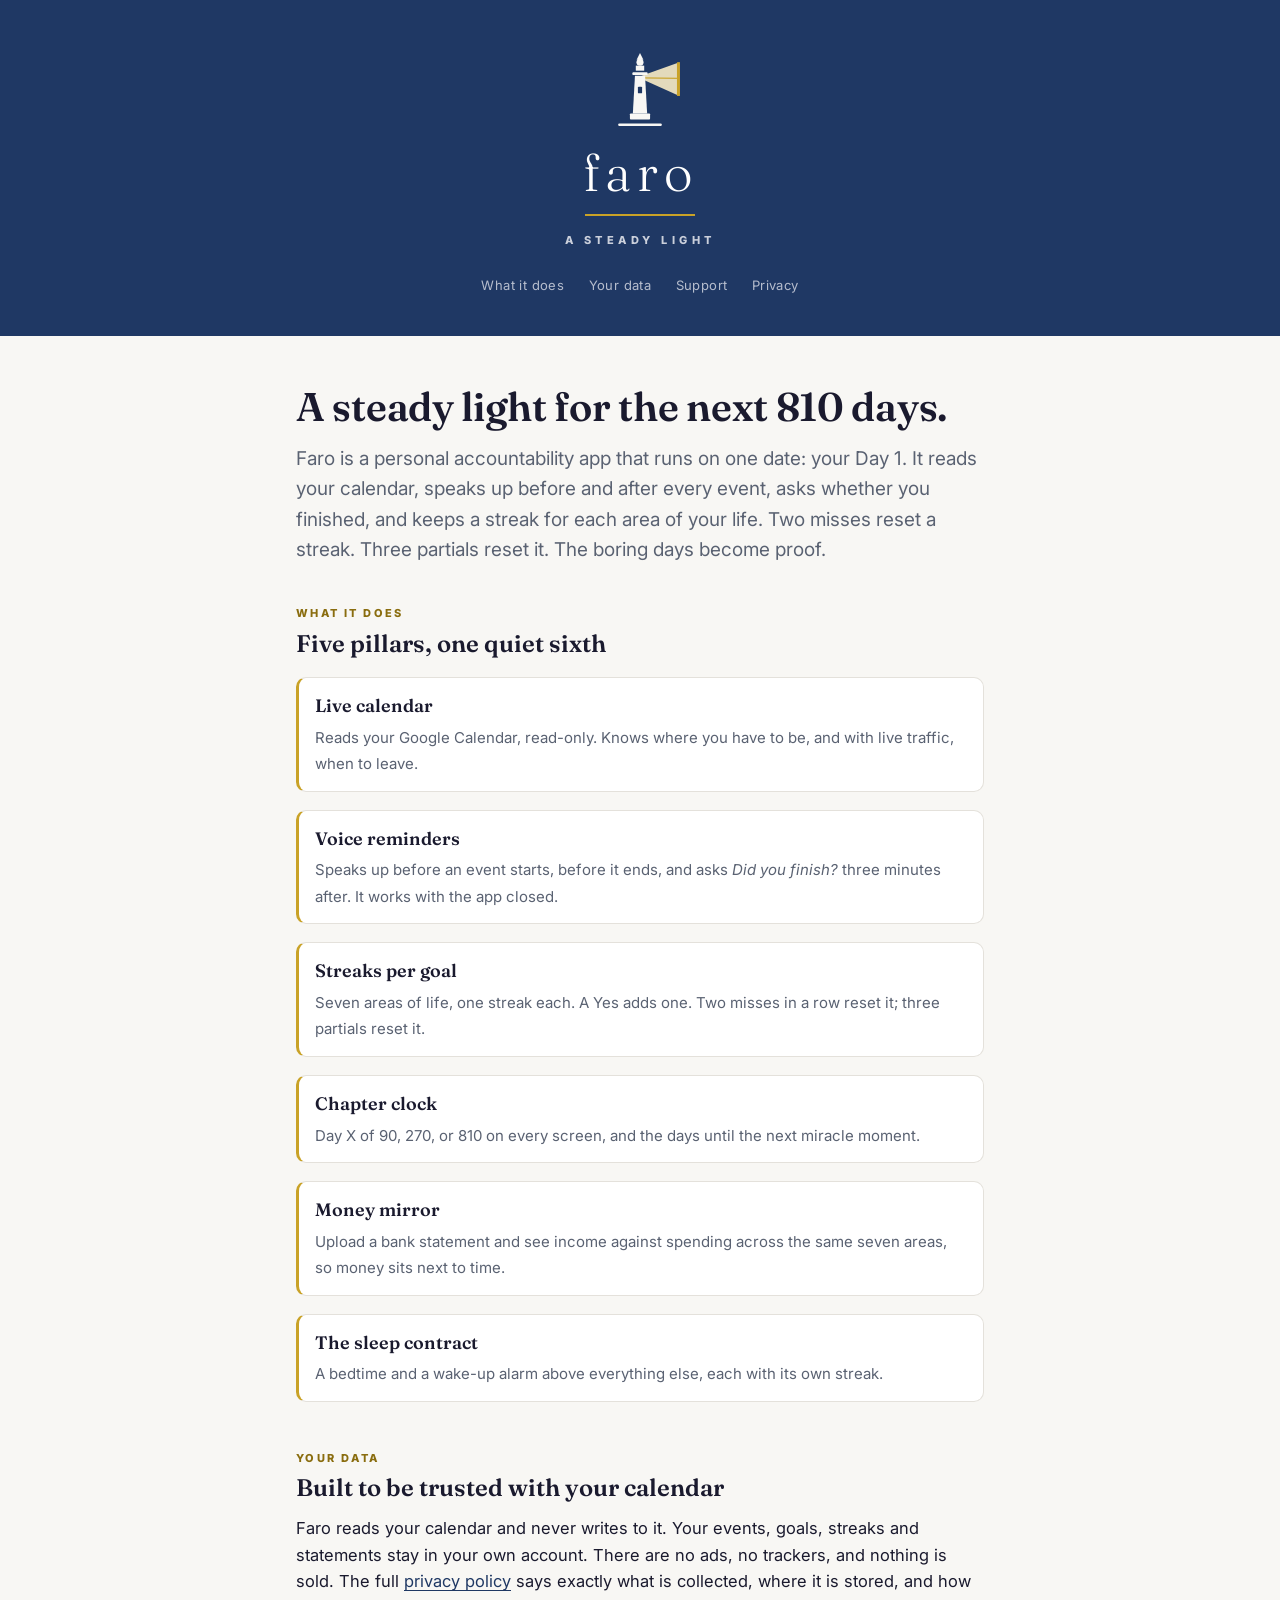
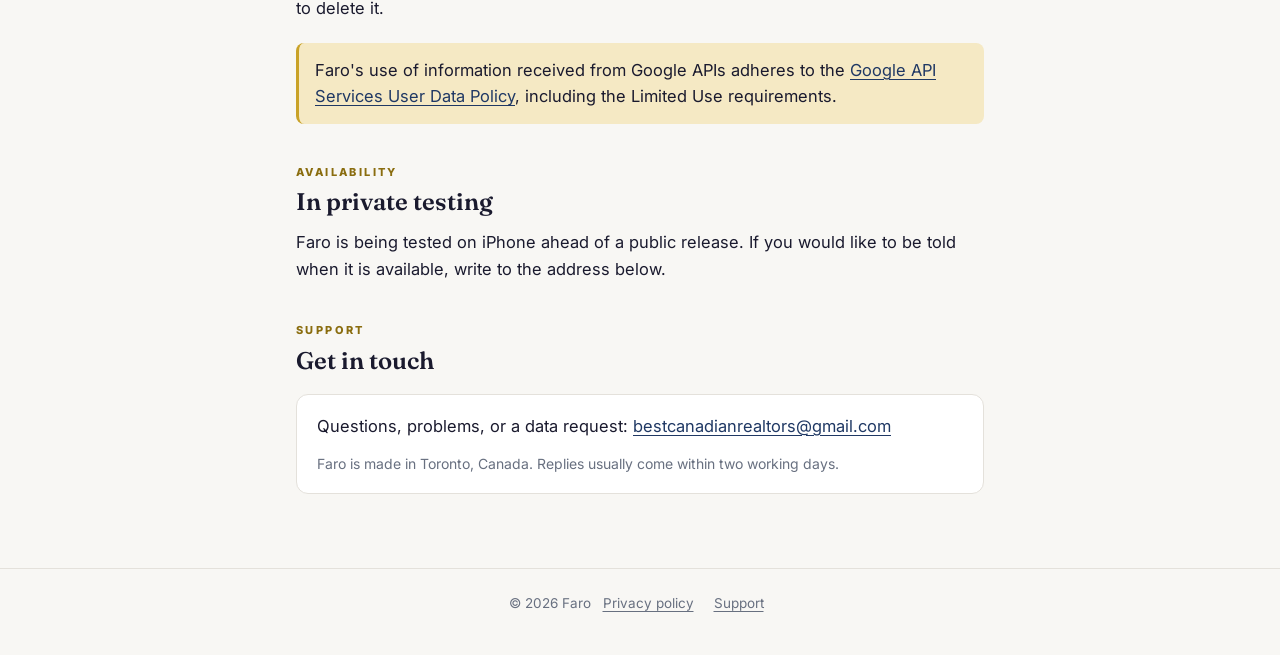
==== index.html @ 45eed8f3 "stayfaro.app: home page and privacy policy Co-Authored-By: Claude Fable 5.1 <noreply@anthropic.com>" ====
<!DOCTYPE html>
<html lang="en">
<head>
  <meta charset="utf-8">
  <meta name="viewport" content="width=device-width, initial-scale=1">
  <title>Faro — A steady light</title>
  <meta name="description" content="Faro is a personal accountability app that runs on one date: your Day 1. It reads your calendar, speaks up before and after every event, asks whether you finished, and keeps a streak per goal.">
  <meta property="og:title" content="Faro — A steady light">
  <meta property="og:description" content="A personal accountability app for the next 810 days. Calendar, voice reminders, streaks, a chapter clock, and a money mirror.">
  <meta property="og:url" content="https://stayfaro.app/">
  <meta name="theme-color" content="#1F3864">
  <link rel="icon" href="data:image/svg+xml,%3Csvg xmlns='http://www.w3.org/2000/svg' viewBox='0 0 100 100'%3E%3Crect width='100' height='100' rx='22' fill='%231F3864'/%3E%3Cpolygon points='52,33 97,17 97,57 52,37' fill='%23F5E9C4' opacity='.92'/%3E%3Crect x='94' y='17' width='3.5' height='40' fill='%23C9A227'/%3E%3Cpath d='M46 14 L50 6 L54 14 Z' fill='%23F8F7F4'/%3E%3Ccircle cx='50' cy='17' r='4.2' fill='%23F8F7F4'/%3E%3Crect x='45' y='21' width='10' height='6' fill='%23F8F7F4'/%3E%3Crect x='41' y='29' width='18' height='3.2' rx='1' fill='%23F8F7F4'/%3E%3Cpolygon points='44,33 56,33 58.5,78 41.5,78' fill='%23F8F7F4'/%3E%3Crect x='38' y='78' width='24' height='7' rx='1' fill='%23F8F7F4'/%3E%3Crect x='24' y='90' width='52' height='3' rx='1.5' fill='%23F8F7F4'/%3E%3C/svg%3E">
  <link rel="preconnect" href="https://fonts.googleapis.com">
  <link rel="preconnect" href="https://fonts.gstatic.com" crossorigin>
  <link href="https://fonts.googleapis.com/css2?family=Fraunces:wght@300;400;600;700&family=Inter:wght@400;500;600;800&display=swap" rel="stylesheet">
  <link rel="stylesheet" href="site.css">
</head>
<body>

<header class="mast">
  <svg viewBox="0 0 100 100" role="img" aria-label="The Faro lighthouse">
    <polygon points="52,33 97,17 97,57 52,37" fill="#F5E9C4" opacity=".92"/>
    <rect x="94" y="17" width="3.5" height="40" fill="#C9A227"/>
    <polygon points="52,34.8 97,35.4 97,37 52,36.2" fill="#C9A227" opacity=".9"/>
    <path d="M46 14 L50 6 L54 14 Z" fill="#F8F7F4"/>
    <circle cx="50" cy="17" r="4.2" fill="#F8F7F4"/>
    <rect x="45" y="21" width="10" height="6" fill="#F8F7F4"/>
    <rect x="41" y="29" width="18" height="3.2" rx="1" fill="#F8F7F4"/>
    <polygon points="44,33 56,33 58.5,78 41.5,78" fill="#F8F7F4"/>
    <rect x="47.5" y="46" width="5" height="8" rx="1" fill="#1F3864"/>
    <rect x="38" y="78" width="24" height="7" rx="1" fill="#F8F7F4"/>
    <rect x="24" y="90" width="52" height="3" rx="1.5" fill="#F8F7F4"/>
  </svg>
  <p class="word">faro</p>
  <div class="rule"></div>
  <p class="tag">A STEADY LIGHT</p>
  <nav>
    <a href="#what">What it does</a>
    <a href="#trust">Your data</a>
    <a href="#support">Support</a>
    <a href="privacy.html">Privacy</a>
  </nav>
</header>

<main>
  <h1>A steady light for the next 810 days.</h1>
  <p class="lede">
    Faro is a personal accountability app that runs on one date: your Day&nbsp;1.
    It reads your calendar, speaks up before and after every event, asks whether you
    finished, and keeps a streak for each area of your life. Two misses reset a streak.
    Three partials reset it. The boring days become proof.
  </p>

  <p class="eyebrow" id="what">What it does</p>
  <h2>Five pillars, one quiet sixth</h2>
  <ul class="pillars">
    <li>
      <b>Live calendar</b>
      <span>Reads your Google Calendar, read-only. Knows where you have to be, and with live traffic, when to leave.</span>
    </li>
    <li>
      <b>Voice reminders</b>
      <span>Speaks up before an event starts, before it ends, and asks <em>Did you finish?</em> three minutes after. It works with the app closed.</span>
    </li>
    <li>
      <b>Streaks per goal</b>
      <span>Seven areas of life, one streak each. A Yes adds one. Two misses in a row reset it; three partials reset it.</span>
    </li>
    <li>
      <b>Chapter clock</b>
      <span>Day X of 90, 270, or 810 on every screen, and the days until the next miracle moment.</span>
    </li>
    <li>
      <b>Money mirror</b>
      <span>Upload a bank statement and see income against spending across the same seven areas, so money sits next to time.</span>
    </li>
    <li>
      <b>The sleep contract</b>
      <span>A bedtime and a wake-up alarm above everything else, each with its own streak.</span>
    </li>
  </ul>

  <p class="eyebrow" id="trust">Your data</p>
  <h2>Built to be trusted with your calendar</h2>
  <p>
    Faro reads your calendar and never writes to it. Your events, goals, streaks and
    statements stay in your own account. There are no ads, no trackers, and nothing is
    sold. The full <a href="privacy.html">privacy policy</a> says exactly what is
    collected, where it is stored, and how to delete it.
  </p>
  <div class="callout">
    <p>Faro's use of information received from Google APIs adheres to the
    <a href="https://developers.google.com/terms/api-services-user-data-policy">Google API Services User Data Policy</a>,
    including the Limited Use requirements.</p>
  </div>

  <p class="eyebrow">Availability</p>
  <h2>In private testing</h2>
  <p>
    Faro is being tested on iPhone ahead of a public release. If you would like to be
    told when it is available, write to the address below.
  </p>

  <p class="eyebrow" id="support">Support</p>
  <h2>Get in touch</h2>
  <div class="card">
    <p>Questions, problems, or a data request:
      <a href="mailto:bestcanadianrealtors@gmail.com">bestcanadianrealtors@gmail.com</a></p>
    <p class="meta" style="margin:0">Faro is made in Toronto, Canada. Replies usually come within two working days.</p>
  </div>
</main>

<footer>
  © 2026 Faro
  <a href="privacy.html">Privacy policy</a>
  <a href="#support">Support</a>
</footer>

</body>
</html>
---- site.css ----
/* Faro — stayfaro.app. Cardinal Light: navy tower, gold beam. Matches the app's palette. */
:root {
  --navy: #1F3864;
  --navy-deep: #16294A;
  --gold: #C9A227;
  --gold-pale: #F5E9C4;
  --gold-text: #8A6D0F;
  --bg: #F8F7F4;
  --card: #FFFFFF;
  --border: #E4E1DB;
  --text: #1A1A2E;
  --text-2: #5A6272;
  --muted: #687080;
  --ink: #1F3864;
  --on-navy: #E8EAF0;
}
@media (prefers-color-scheme: dark) {
  :root {
    --gold-pale: #2C2614;
    --gold-text: #E8C158;
    --bg: #0E1016;
    --card: #181B23;
    --border: #2E3440;
    --text: #ECEEF3;
    --text-2: #AEB4C2;
    --muted: #8A91A0;
    --ink: #AFC3EE;
  }
}

* { box-sizing: border-box; }
html { -webkit-text-size-adjust: 100%; }
body {
  margin: 0;
  background: var(--bg);
  color: var(--text);
  font-family: Inter, system-ui, -apple-system, "Segoe UI", Roboto, sans-serif;
  font-size: 16.5px;
  line-height: 1.6;
}
a { color: var(--ink); text-decoration-thickness: 1px; text-underline-offset: 3px; }
a:hover { color: var(--gold-text); }

/* ── Masthead: the mark, the wordmark, the tagline ── */
.mast {
  background: var(--navy);
  color: var(--on-navy);
  padding: 48px 16px 40px;
  text-align: center;
}
.mast svg { width: 84px; height: 84px; display: block; margin: 0 auto; }
.mast .word {
  font-family: Fraunces, Georgia, serif;
  font-weight: 300;
  font-size: 52px;
  letter-spacing: 6px;
  margin: 14px 0 0;
  color: #fff;
  line-height: 1;
}
.mast .rule { width: 110px; height: 1.5px; background: var(--gold); margin: 16px auto; }
.mast .tag {
  font-weight: 800;
  font-size: 11px;
  letter-spacing: 4.5px;
  opacity: .85;
  margin: 0;
}
.mast nav { margin-top: 26px; font-size: 13px; letter-spacing: .4px; }
.mast nav a { color: rgba(232,234,240,.75); text-decoration: none; margin: 0 10px; }
.mast nav a:hover { color: var(--gold); }

/* ── Content ── */
main { max-width: 720px; margin: 0 auto; padding: 8px 16px 56px; }
h1 {
  font-family: Fraunces, Georgia, serif;
  font-weight: 600;
  font-size: clamp(30px, 6vw, 40px);
  line-height: 1.15;
  letter-spacing: -.3px;
  margin: 40px 0 14px;
}
h2 {
  font-family: Fraunces, Georgia, serif;
  font-weight: 600;
  font-size: 24px;
  line-height: 1.25;
  margin: 44px 0 12px;
}
h3 { font-size: 16px; font-weight: 600; margin: 22px 0 6px; }
p { margin: 0 0 14px; }
.lede { font-size: 19px; color: var(--text-2); }
.eyebrow {
  font-size: 11px; font-weight: 800; letter-spacing: 2.4px; text-transform: uppercase;
  color: var(--gold-text); margin: 40px 0 6px;
}
.eyebrow + h2 { margin-top: 0; }
ul { padding-left: 20px; }
li { margin-bottom: 8px; }

/* Pillars */
.pillars { list-style: none; padding: 0; margin: 18px 0 0; display: grid; gap: 10px; }
.pillars li {
  background: var(--card);
  border: 1px solid var(--border);
  border-left: 3px solid var(--gold);
  border-radius: 10px;
  padding: 14px 16px;
}
.pillars b { display: block; font-family: Fraunces, Georgia, serif; font-weight: 600; font-size: 18px; margin-bottom: 3px; }
.pillars span { color: var(--text-2); font-size: 15px; }

.callout {
  background: var(--gold-pale);
  border-left: 3px solid var(--gold);
  border-radius: 8px;
  padding: 14px 16px;
  margin: 22px 0;
  color: var(--text);
}
.callout p { margin: 0; }

.card {
  background: var(--card);
  border: 1px solid var(--border);
  border-radius: 12px;
  padding: 18px 20px;
  margin: 18px 0;
}

table { width: 100%; border-collapse: collapse; margin: 12px 0 18px; font-size: 15px; }
th, td { text-align: left; vertical-align: top; padding: 9px 10px 9px 0; border-bottom: 1px solid var(--border); }
th { font-size: 11px; letter-spacing: 1.6px; text-transform: uppercase; color: var(--muted); font-weight: 700; }
td:first-child { font-weight: 600; width: 34%; }

.meta { color: var(--muted); font-size: 14px; }

footer {
  border-top: 1px solid var(--border);
  color: var(--muted);
  font-size: 13.5px;
  text-align: center;
  padding: 24px 16px 40px;
}
footer a { color: var(--muted); margin: 0 8px; }
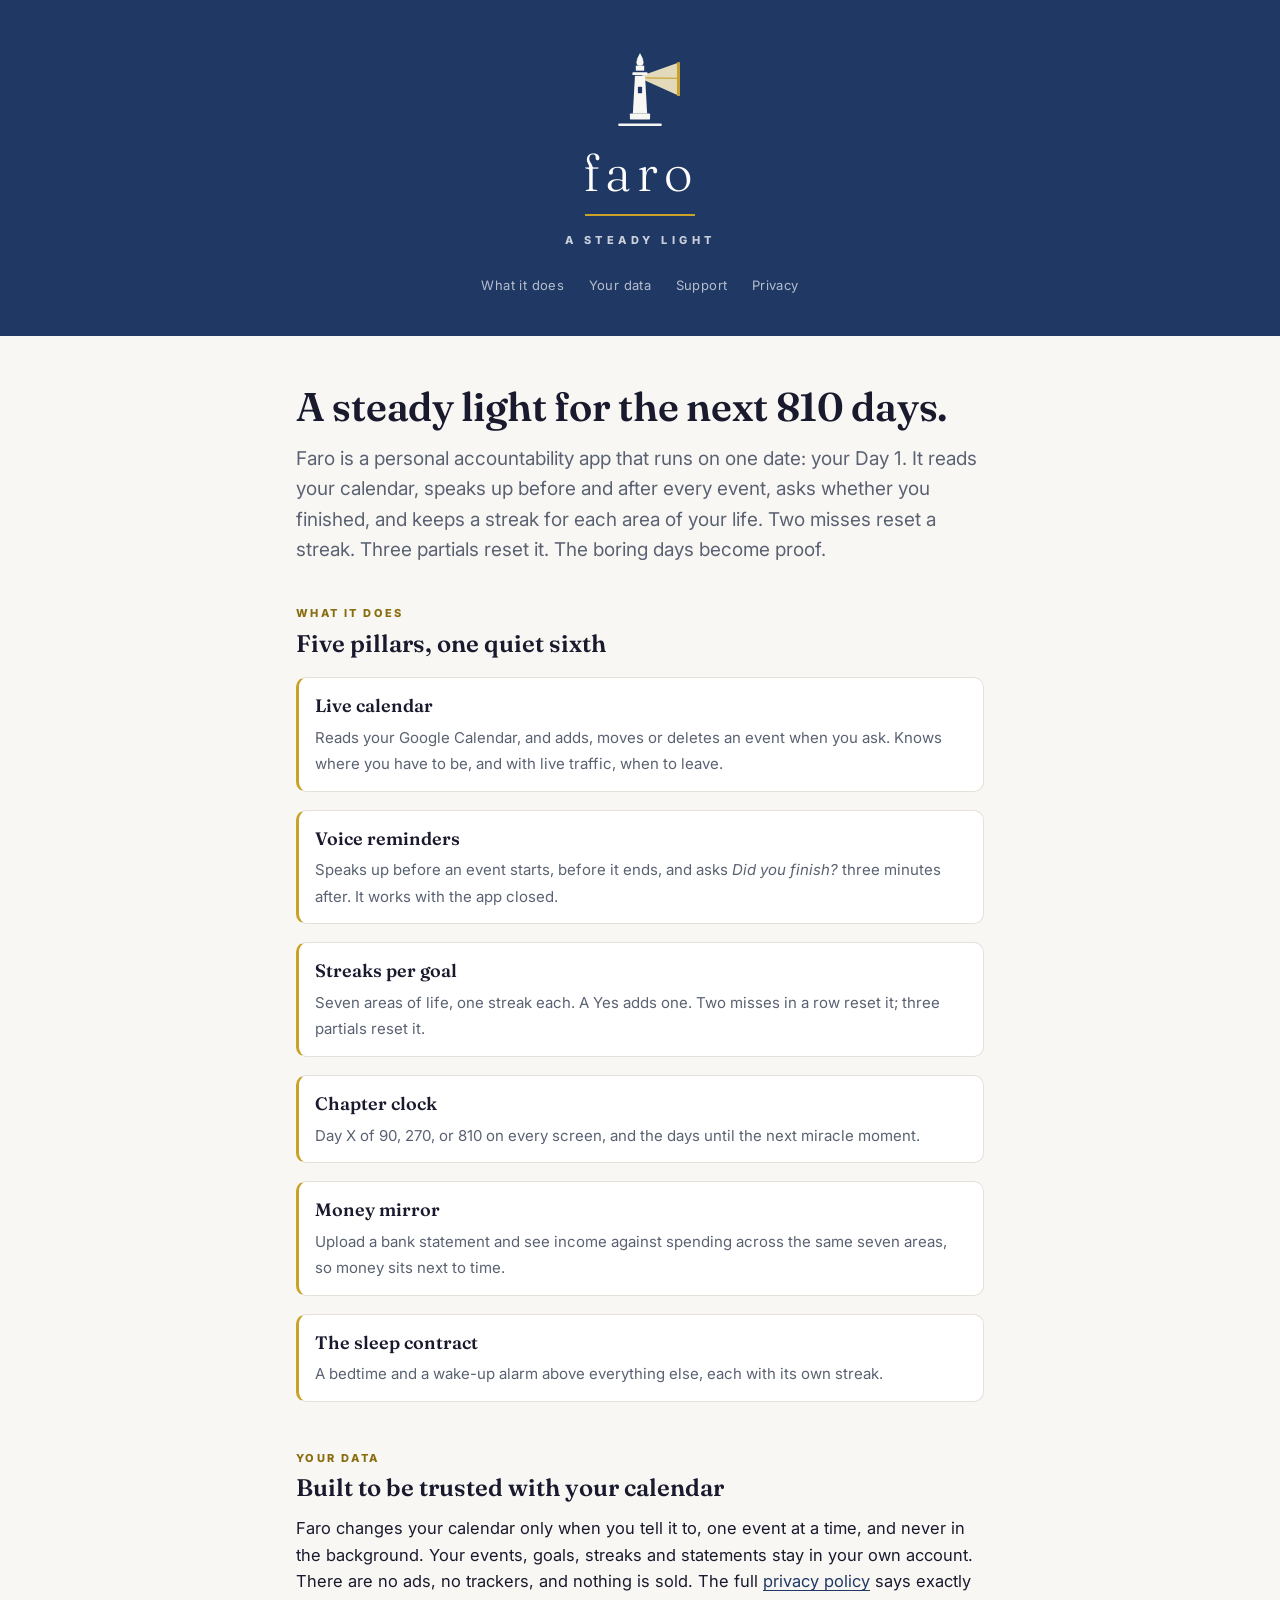
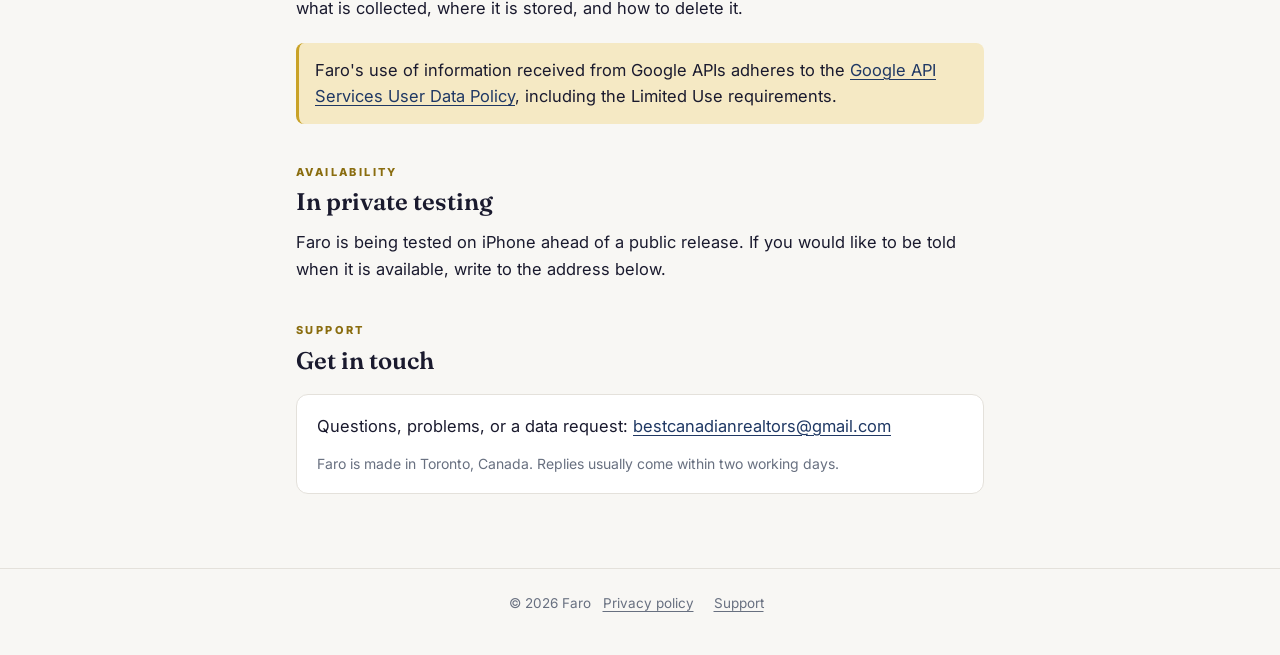
==== commit 946c7a87: "Faro can change events and tasks when asked; browser notifications Co-Authored-By: Claude Fable 5.1 " ====
--- a/index.html
+++ b/index.html
@@ -56,7 +56,7 @@
   <ul class="pillars">
     <li>
       <b>Live calendar</b>
-      <span>Reads your Google Calendar, read-only. Knows where you have to be, and with live traffic, when to leave.</span>
+      <span>Reads your Google Calendar, and adds, moves or deletes an event when you ask. Knows where you have to be, and with live traffic, when to leave.</span>
     </li>
     <li>
       <b>Voice reminders</b>
@@ -83,7 +83,8 @@
   <p class="eyebrow" id="trust">Your data</p>
   <h2>Built to be trusted with your calendar</h2>
   <p>
-    Faro reads your calendar and never writes to it. Your events, goals, streaks and
+    Faro changes your calendar only when you tell it to, one event at a time, and never
+    in the background. Your events, goals, streaks and
     statements stay in your own account. There are no ads, no trackers, and nothing is
     sold. The full <a href="privacy.html">privacy policy</a> says exactly what is
     collected, where it is stored, and how to delete it.
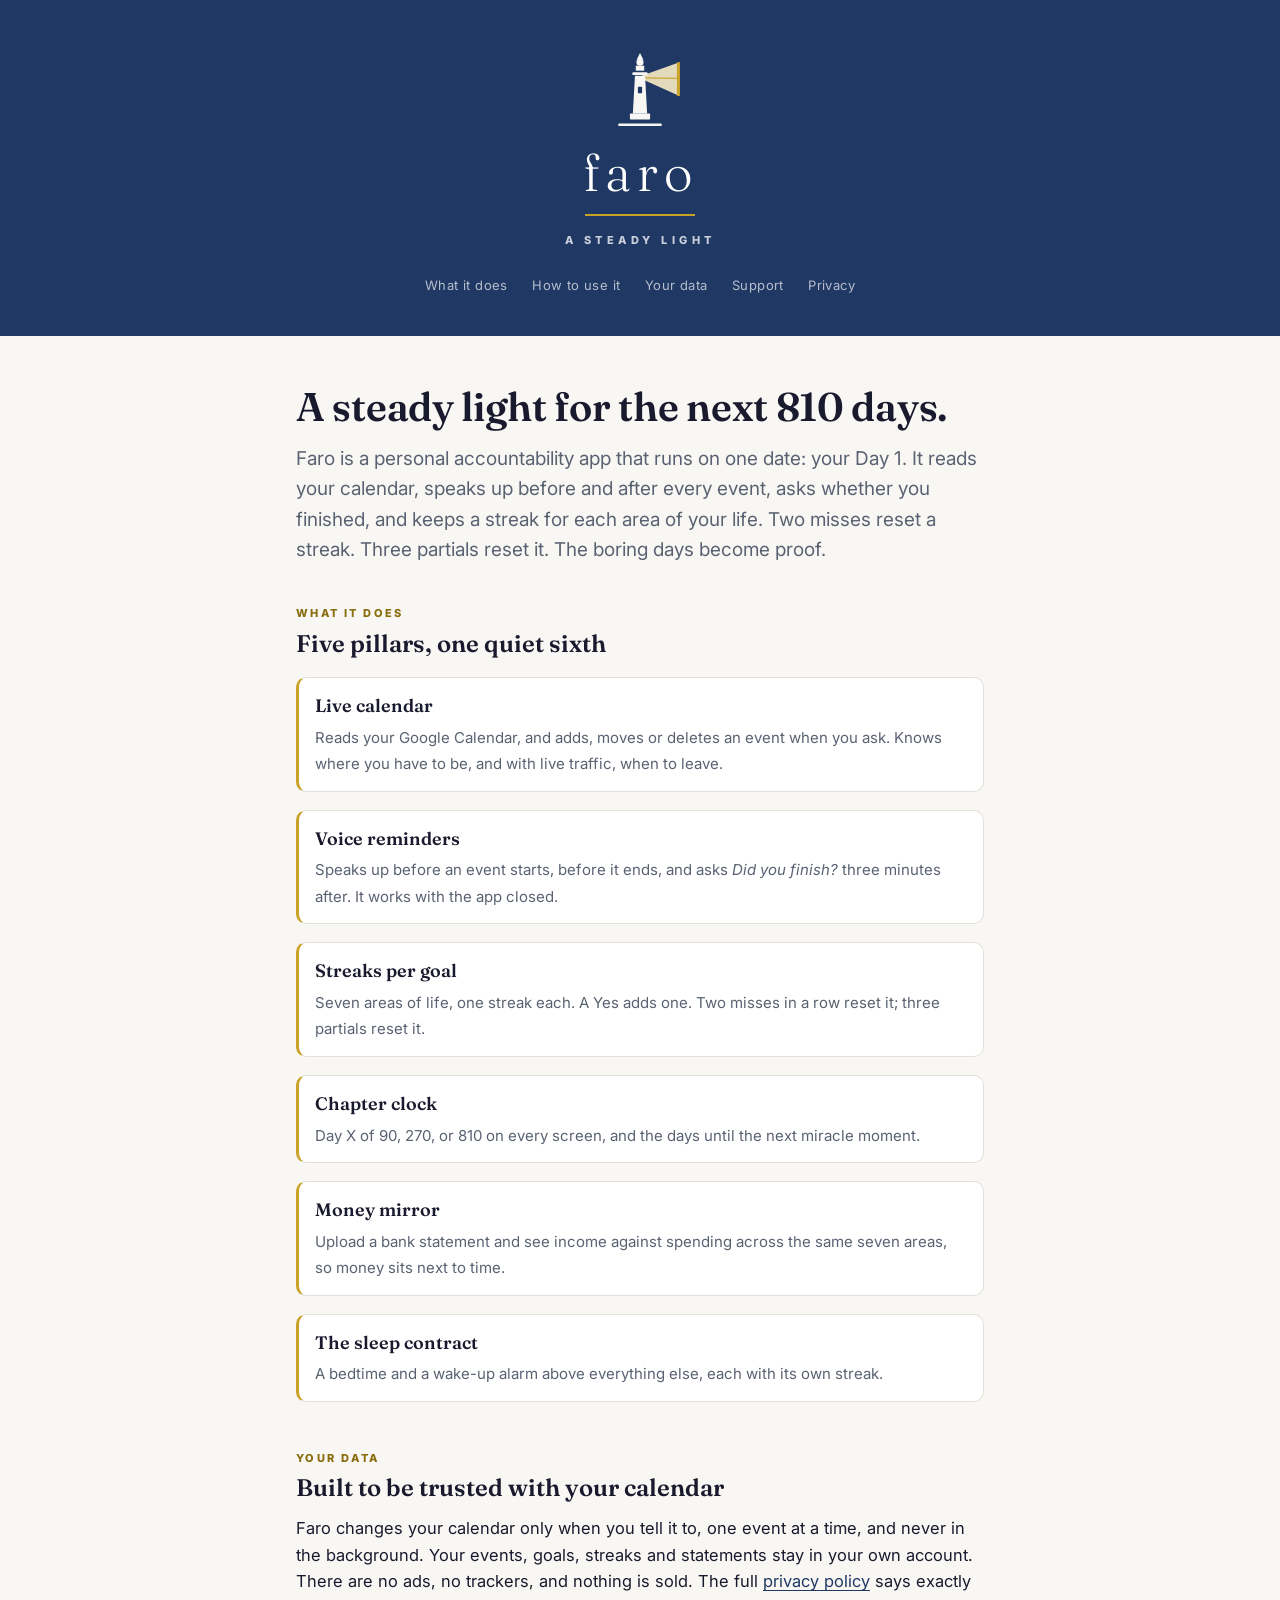
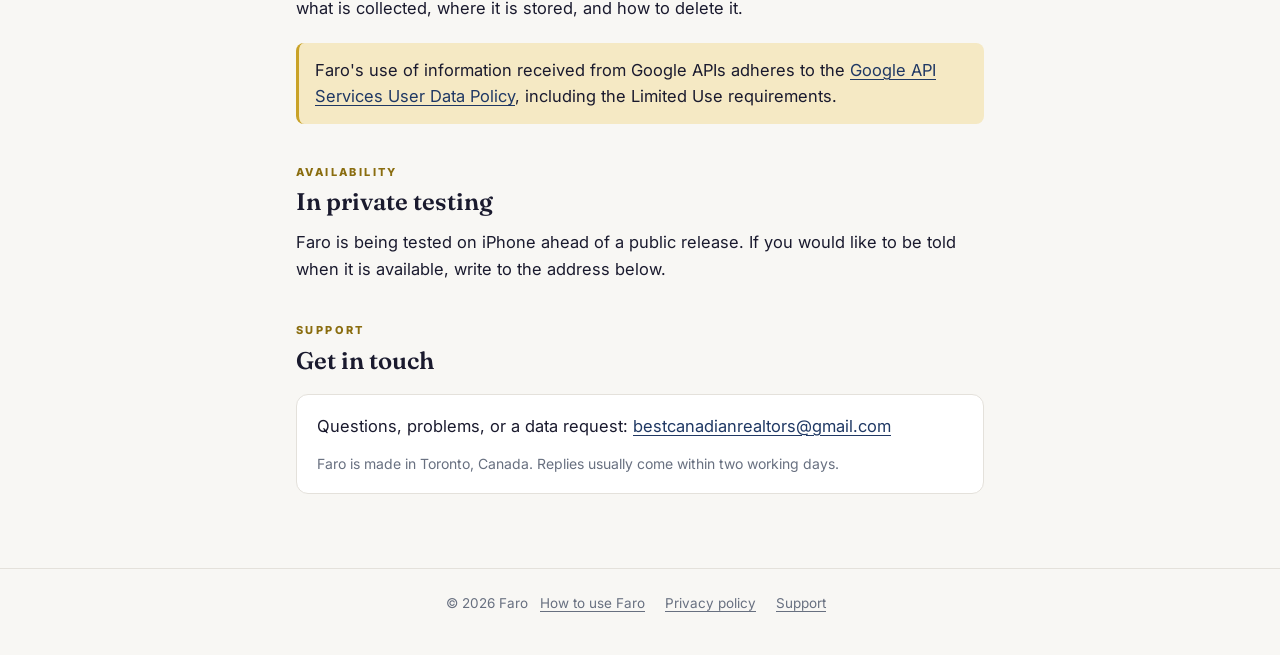
==== commit d1ad0070: "How to use Faro: the user guide, linked from the menu; web build with today's priorities and the Set" ====
--- a/index.html
+++ b/index.html
@@ -36,6 +36,7 @@
   <p class="tag">A STEADY LIGHT</p>
   <nav>
     <a href="#what">What it does</a>
+    <a href="guide.html">How to use it</a>
     <a href="#trust">Your data</a>
     <a href="#support">Support</a>
     <a href="privacy.html">Privacy</a>
@@ -113,6 +114,7 @@
 
 <footer>
   © 2026 Faro
+  <a href="guide.html">How to use Faro</a>
   <a href="privacy.html">Privacy policy</a>
   <a href="#support">Support</a>
 </footer>
